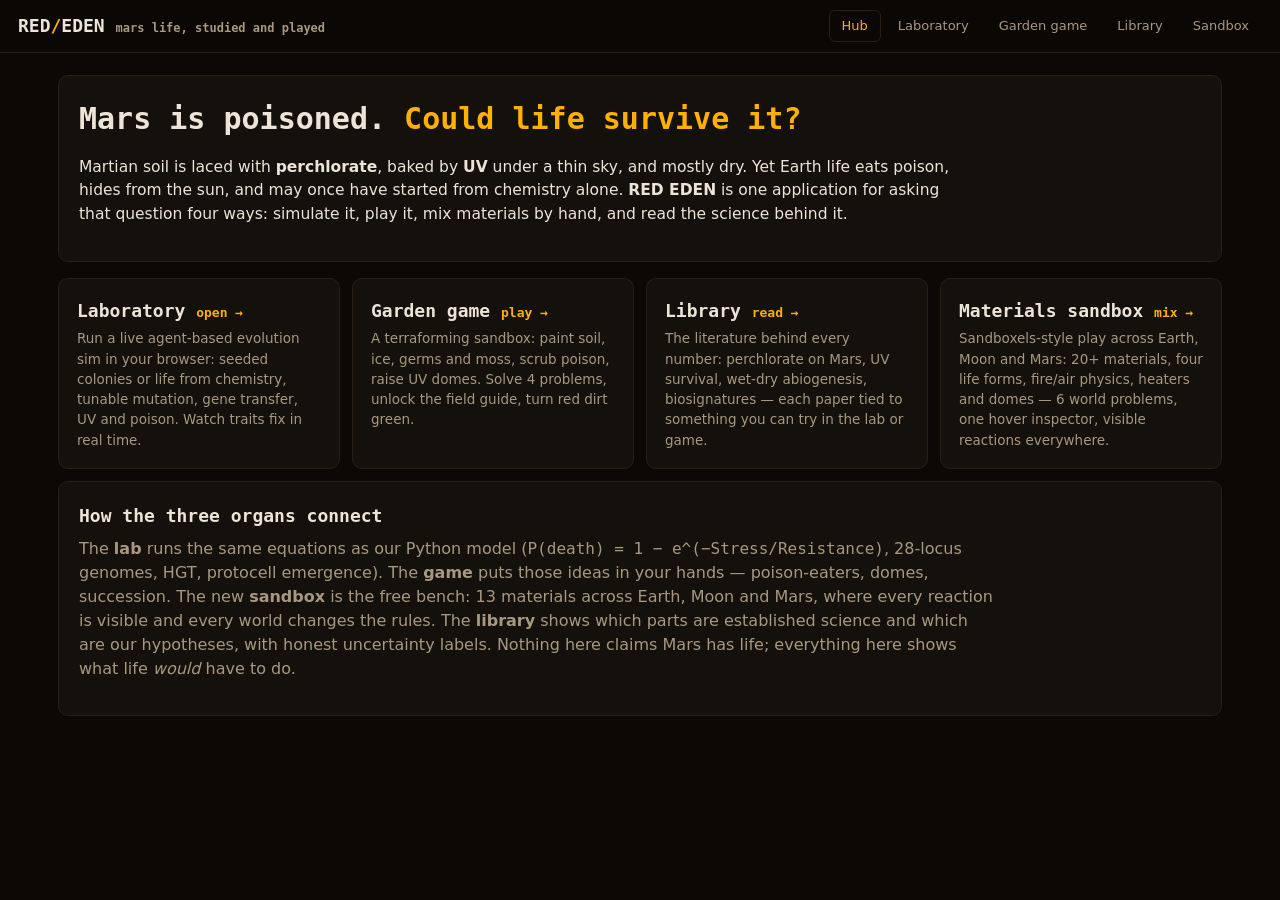
==== app/index.html @ 7e9e43b1 "RED EDEN: sandbox of worlds — ABM, app, game, stories, 78 materials, 27 proven quests" ====
<!DOCTYPE html>
<html lang="en">
<head>
<meta charset="utf-8">
<meta name="viewport" content="width=device-width, initial-scale=1">
<title>RED EDEN — Mars life, lab + game + library</title>
<link rel="stylesheet" href="style.css">
</head>
<body>
<header class="topbar">
  <a class="brand" href="index.html">RED<span>/</span>EDEN <em>mars life, studied and played</em></a>
  <nav><a href="index.html" class="on">Hub</a><a href="lab.html">Laboratory</a>
  <a href="../red-garden/index.html">Garden game</a><a href="library.html">Library</a>
  <a href="sandbox.html">Sandbox</a></nav>
</header>
<main class="wrap">
  <section class="panel">
    <h1>Mars is poisoned. <span>Could life survive it?</span></h1>
    <p class="prob">Martian soil is laced with <b>perchlorate</b>, baked by <b>UV</b> under a thin sky,
    and mostly dry. Yet Earth life eats poison, hides from the sun, and may once have started from
    chemistry alone. <b>RED EDEN</b> is one application for asking that question four ways:
    simulate it, play it, mix materials by hand, and read the science behind it.</p>
  </section>
  <div class="gates">
    <a class="gate" href="lab.html">
      <h2>Laboratory <span class="go">open →</span></h2>
      <p>Run a live agent-based evolution sim in your browser: seeded colonies or life from
      chemistry, tunable mutation, gene transfer, UV and poison. Watch traits fix in real time.</p>
    </a>
    <a class="gate" href="../red-garden/index.html">
      <h2>Garden game <span class="go">play →</span></h2>
      <p>A terraforming sandbox: paint soil, ice, germs and moss, scrub poison, raise UV domes.
      Solve 4 problems, unlock the field guide, turn red dirt green.</p>
    </a>
    <a class="gate" href="library.html">
      <h2>Library <span class="go">read →</span></h2>
      <p>The literature behind every number: perchlorate on Mars, UV survival, wet-dry
      abiogenesis, biosignatures — each paper tied to something you can try in the lab or game.</p>
    </a>
    <a class="gate" href="sandbox.html">
      <h2>Materials sandbox <span class="go">mix →</span></h2>
      <p>Sandboxels-style play across Earth, Moon and Mars: 20+ materials, four life forms,
      fire/air physics, heaters and domes — 6 world problems, one hover inspector, visible reactions everywhere.</p>
    </a>
  </div>
  <section class="panel" style="margin-top:12px">
    <h2>How the three organs connect</h2>
    <p class="sub" style="max-width:90ch">The <b>lab</b> runs the same equations as our Python model
    (<span class="mono">P(death) = 1 − e^(−Stress/Resistance)</span>, 28-locus genomes, HGT, protocell
    emergence). The <b>game</b> puts those ideas in your hands — poison-eaters, domes, succession.
    The new <b>sandbox</b> is the free bench: 13 materials across Earth, Moon and Mars, where
    every reaction is visible and every world changes the rules. The <b>library</b> shows which parts are established science and which are our hypotheses,
    with honest uncertainty labels. Nothing here claims Mars has life; everything here shows
    what life <em>would</em> have to do.</p>
  </section>
</main>
</body>
</html>
---- app/style.css ----
:root{
  --basalt:#0B0806; --slab:#14100B; --seam:#2A1E14;
  --bone:#EDE4D8; --ash:#A89880; --amber:#FFB000;
  --rust:#FF4D2E; --brine:#2DD4BF; --spore:#A3E635;
}
*{box-sizing:border-box}
body{background:var(--basalt);color:var(--bone);
  font-family:system-ui,"Segoe UI",sans-serif;margin:0;line-height:1.5}
.mono{font-family:"JetBrains Mono",ui-monospace,monospace}
.tick{font-variant-numeric:tabular-nums}
a{color:var(--brine)}
.topbar{display:flex;align-items:center;gap:14px;flex-wrap:wrap;
  padding:10px 18px;border-bottom:1px solid var(--seam);
  position:sticky;top:0;background:#0B0806f2;z-index:5}
.brand{font-family:"JetBrains Mono",monospace;font-weight:800;font-size:18px;
  color:var(--bone);text-decoration:none}
.brand span{color:var(--amber)}
.brand em{color:var(--ash);font-size:12px;font-style:normal}
.topbar nav{display:flex;gap:4px;margin-left:auto}
.topbar nav a{color:var(--ash);text-decoration:none;font-size:13px;
  border:1px solid transparent;border-radius:6px;padding:5px 12px}
.topbar nav a:hover{color:var(--bone)}
.topbar nav a.on{color:var(--amber);border-color:var(--seam)}
.wrap{max-width:1200px;margin:0 auto;padding:22px 18px 60px}
.panel{background:var(--slab);border:1px solid var(--seam);border-radius:10px;padding:20px}
h1{font-family:"JetBrains Mono",monospace;font-size:30px;margin:0 0 6px}
h1 span{color:var(--amber)}
h2{font-family:"JetBrains Mono",monospace;font-size:18px;margin:0 0 8px}
.sub{color:var(--ash);margin:0 0 14px}
.gates{display:grid;grid-template-columns:repeat(auto-fit,minmax(280px,1fr));gap:12px;margin-top:16px}
.gate{display:block;background:var(--slab);border:1px solid var(--seam);
  border-radius:10px;padding:18px;color:var(--bone);text-decoration:none}
.gate:hover{border-color:var(--amber)}
.gate h2{margin:0 0 4px}
.gate p{margin:0;color:var(--ash);font-size:13.5px}
.gate .go{color:var(--amber);font-family:monospace;font-size:13px}
.prob{font-size:15.5px;max-width:90ch}
.prob b{color:var(--bone)}
.btn{background:var(--amber);color:#000;border:0;border-radius:8px;
  font-size:14px;font-weight:700;padding:9px 20px;cursor:pointer}
.btn.ghost{background:transparent;color:var(--amber);border:1px solid var(--amber)}
.btn:disabled{opacity:.4;cursor:default}
label{display:block;font-size:12.5px;color:var(--ash);margin:10px 0 2px}
input[type=range]{width:100%;accent-color:var(--amber)}
select{background:var(--slab);color:var(--bone);border:1px solid var(--seam);
  border-radius:6px;padding:6px 10px;font-size:13px}
.ref{font-size:12px;color:var(--ash)}
.paper{border-left:2px solid var(--brine);padding:6px 0 6px 12px;margin:10px 0}
.paper h4{margin:0 0 2px;font-size:14px}
.paper p{margin:0;font-size:13px;color:var(--ash)}
.paper .try{font-size:12.5px;color:var(--amber)}
canvas.map{width:100%;image-rendering:pixelated;border:1px solid var(--seam);border-radius:6px}
svg.chart{width:100%;height:auto;display:block}
.ylab{fill:var(--ash);font:10px "JetBrains Mono",monospace}
.evt{border-left:2px solid var(--seam);padding:4px 0 4px 10px;font-size:13px;color:var(--ash)}
.take h3{margin:0 0 2px;font-size:15px}
.take p{margin:0 0 12px;font-size:13.5px;color:var(--ash)}
@media (prefers-reduced-motion:reduce){*{animation:none!important}}
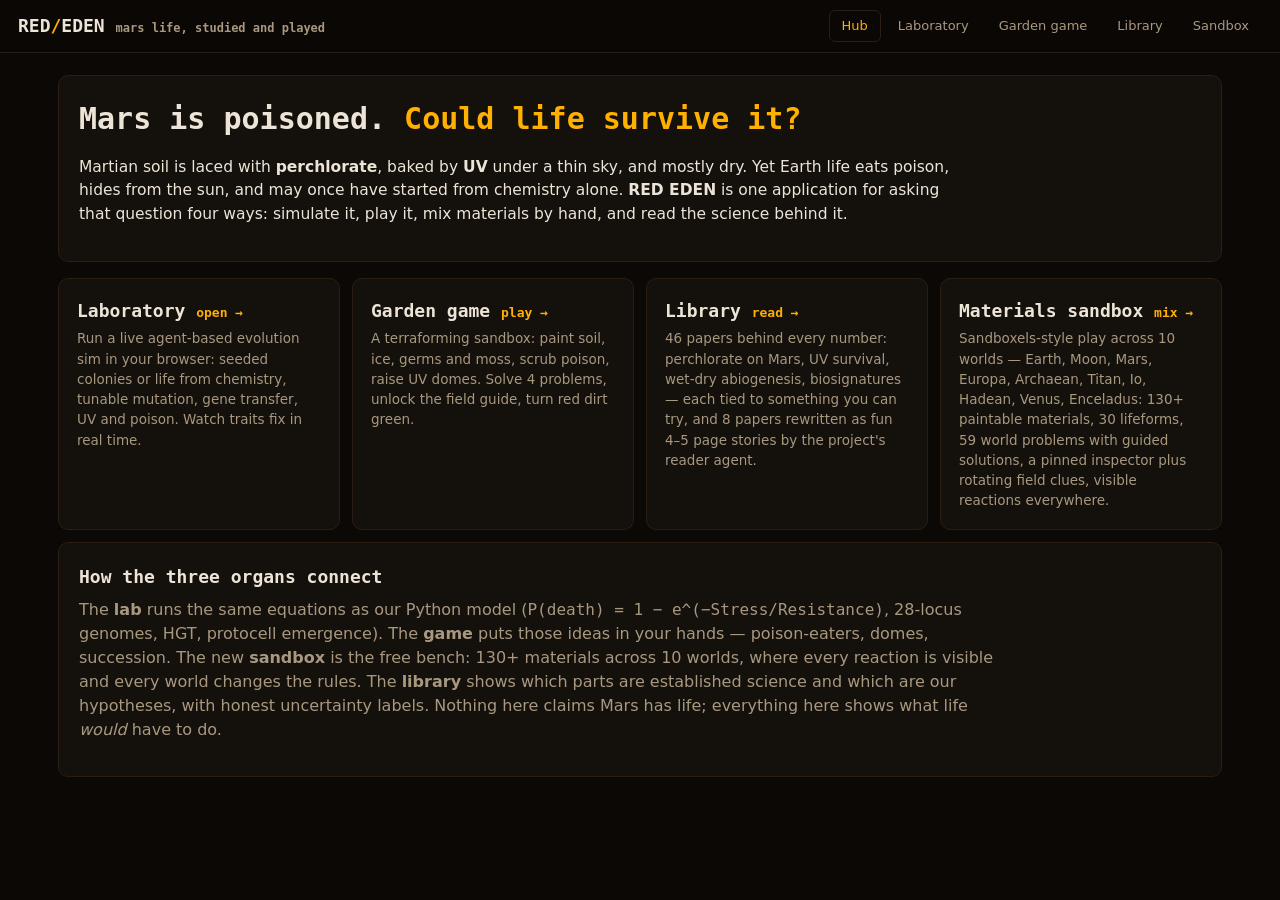
==== commit 45321509: "Hub copy true counts; cache-busters on all scripts; service worker reden-v6 so updates reach players" ====
--- a/app/index.html
+++ b/app/index.html
@@ -34,13 +34,15 @@
     </a>
     <a class="gate" href="library.html">
       <h2>Library <span class="go">read →</span></h2>
-      <p>The literature behind every number: perchlorate on Mars, UV survival, wet-dry
-      abiogenesis, biosignatures — each paper tied to something you can try in the lab or game.</p>
+      <p>46 papers behind every number: perchlorate on Mars, UV survival, wet-dry
+      abiogenesis, biosignatures — each tied to something you can try, and 8 papers
+      rewritten as fun 4–5 page stories by the project's reader agent.</p>
     </a>
     <a class="gate" href="sandbox.html">
       <h2>Materials sandbox <span class="go">mix →</span></h2>
-      <p>Sandboxels-style play across Earth, Moon and Mars: 20+ materials, four life forms,
-      fire/air physics, heaters and domes — 6 world problems, one hover inspector, visible reactions everywhere.</p>
+      <p>Sandboxels-style play across 10 worlds — Earth, Moon, Mars, Europa, Archaean, Titan,
+      Io, Hadean, Venus, Enceladus: 130+ paintable materials, 30 lifeforms, 59 world problems
+      with guided solutions, a pinned inspector plus rotating field clues, visible reactions everywhere.</p>
     </a>
   </div>
   <section class="panel" style="margin-top:12px">
@@ -48,7 +50,7 @@
     <p class="sub" style="max-width:90ch">The <b>lab</b> runs the same equations as our Python model
     (<span class="mono">P(death) = 1 − e^(−Stress/Resistance)</span>, 28-locus genomes, HGT, protocell
     emergence). The <b>game</b> puts those ideas in your hands — poison-eaters, domes, succession.
-    The new <b>sandbox</b> is the free bench: 13 materials across Earth, Moon and Mars, where
+    The new <b>sandbox</b> is the free bench: 130+ materials across 10 worlds, where
     every reaction is visible and every world changes the rules. The <b>library</b> shows which parts are established science and which are our hypotheses,
     with honest uncertainty labels. Nothing here claims Mars has life; everything here shows
     what life <em>would</em> have to do.</p>
